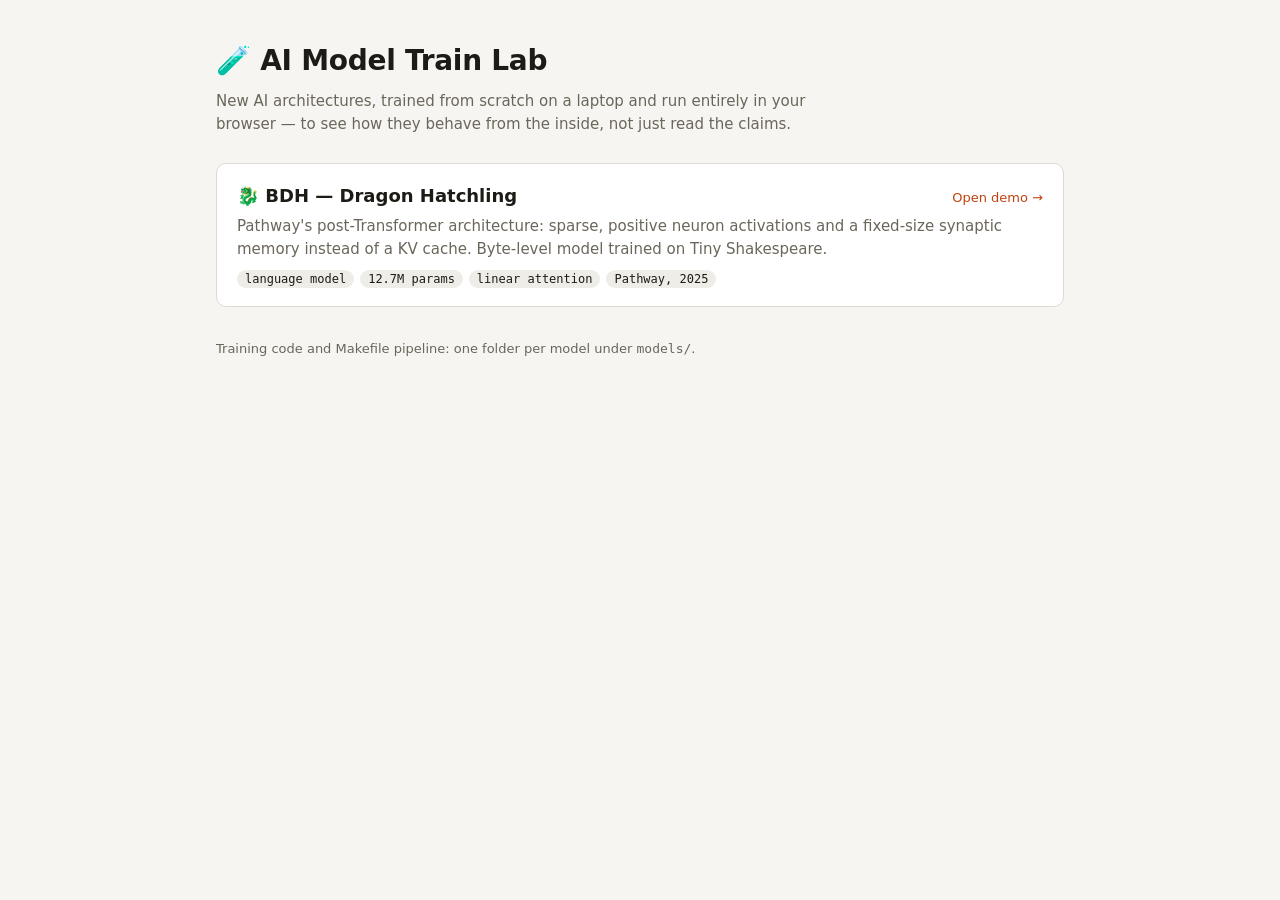
==== web/index.html @ ff86f5b0 "feat: BDH training pipeline and in-browser demo Train Pathway's Dragon Hatchling (pinned pathwaycom/" ====
<!doctype html>
<html lang="en">
<head>
  <meta charset="utf-8" />
  <meta name="viewport" content="width=device-width, initial-scale=1" />
  <title>AI Model Train Lab</title>
  <meta name="description" content="Small AI models trained from scratch on a laptop and run in the browser." />
  <link rel="icon" href="data:image/svg+xml,<svg xmlns='http://www.w3.org/2000/svg' viewBox='0 0 100 100'><text y='.9em' font-size='90'>🧪</text></svg>" />
  <style>
    :root {
      --bg: #f6f5f1; --surface: #ffffff; --text: #1d1b16; --muted: #6b665b; --border: #dedad0;
      --accent: #c2410c; --tag: #efede7; --radius: 10px;
    }
    @media (prefers-color-scheme: dark) {
      :root { --bg: #14130f; --surface: #1d1c17; --text: #ece8dd; --muted: #a29c8d; --border: #34322a; --accent: #f97316; --tag: #26241e; }
    }
    * { box-sizing: border-box; }
    body { margin: 0; background: var(--bg); color: var(--text); font: 15px/1.5 system-ui, -apple-system, "Segoe UI", sans-serif; }
    main { max-width: 880px; margin: 0 auto; padding: 40px 16px 56px; }
    h1 { margin: 0; font-size: 28px; letter-spacing: -0.01em; }
    header p { margin: 8px 0 0; color: var(--muted); max-width: 64ch; }
    .models { list-style: none; padding: 0; margin: 28px 0 0; display: grid; gap: 14px; }
    .model a { display: block; text-decoration: none; color: inherit; background: var(--surface); border: 1px solid var(--border); border-radius: var(--radius); padding: 18px 20px; }
    .model a:hover, .model a:focus-visible { border-color: var(--accent); outline: none; }
    .model h2 { margin: 0; font-size: 18px; display: flex; justify-content: space-between; gap: 12px; align-items: baseline; flex-wrap: wrap; }
    .model h2 span { font-size: 13px; font-weight: 500; color: var(--accent); }
    .model p { margin: 6px 0 10px; color: var(--muted); }
    .tags { display: flex; flex-wrap: wrap; gap: 6px; }
    .tags li { list-style: none; font: 12px ui-monospace, "SF Mono", Menlo, monospace; background: var(--tag); padding: 2px 8px; border-radius: 999px; }
    .tags { padding: 0; margin: 0; }
    footer { margin-top: 32px; font-size: 13px; color: var(--muted); }
    footer a { color: var(--accent); }
  </style>
</head>
<body>
  <main>
    <header>
      <h1>🧪 AI Model Train Lab</h1>
      <p>New AI architectures, trained from scratch on a laptop and run entirely in your browser — to see how they
        behave from the inside, not just read the claims.</p>
    </header>
    <ul class="models">
      <li class="model">
        <a href="bdh/">
          <h2>🐉 BDH — Dragon Hatchling <span>Open demo →</span></h2>
          <p>Pathway's post-Transformer architecture: sparse, positive neuron activations and a fixed-size synaptic
            memory instead of a KV cache. Byte-level model trained on Tiny Shakespeare.</p>
          <ul class="tags"><li>language model</li><li>12.7M params</li><li>linear attention</li><li>Pathway, 2025</li></ul>
        </a>
      </li>
    </ul>
    <footer>Training code and Makefile pipeline: one folder per model under <code>models/</code>.</footer>
  </main>
</body>
</html>
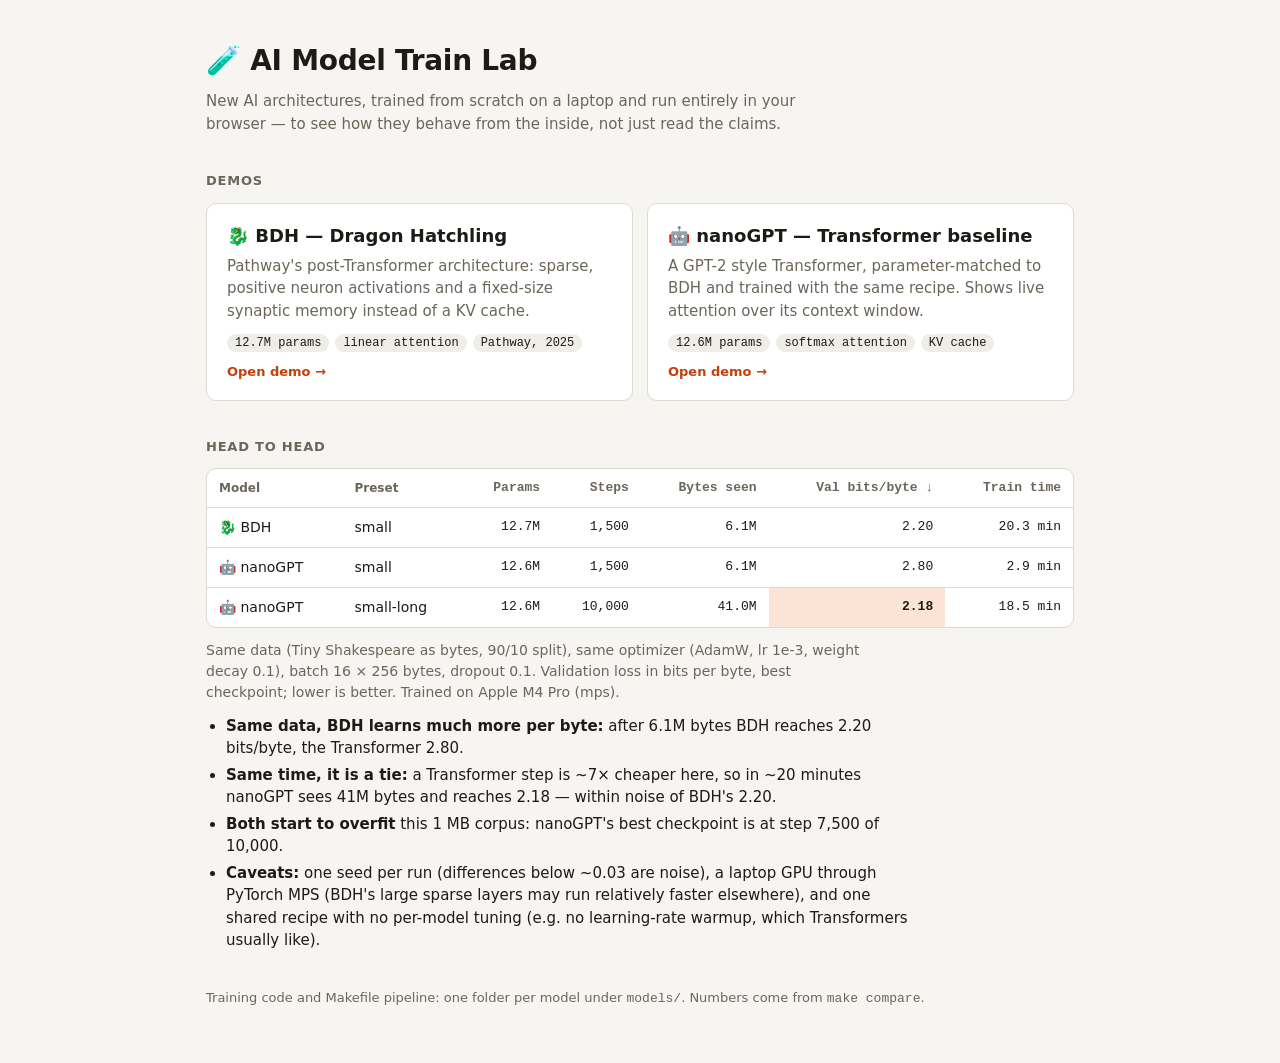
==== commit 4b4d245a: "feat: add nanoGPT baseline and head-to-head comparison with BDH Shared lab package (data, training l" ====
--- a/web/index.html
+++ b/web/index.html
@@ -9,27 +9,40 @@
   <style>
     :root {
       --bg: #f6f5f1; --surface: #ffffff; --text: #1d1b16; --muted: #6b665b; --border: #dedad0;
-      --accent: #c2410c; --tag: #efede7; --radius: 10px;
+      --accent: #c2410c; --tag: #efede7; --best: #fbe3d6; --radius: 10px;
+      --mono: ui-monospace, "SF Mono", Menlo, Consolas, monospace;
     }
     @media (prefers-color-scheme: dark) {
-      :root { --bg: #14130f; --surface: #1d1c17; --text: #ece8dd; --muted: #a29c8d; --border: #34322a; --accent: #f97316; --tag: #26241e; }
+      :root { --bg: #14130f; --surface: #1d1c17; --text: #ece8dd; --muted: #a29c8d; --border: #34322a; --accent: #f97316; --tag: #26241e; --best: #3a2214; }
     }
     * { box-sizing: border-box; }
     body { margin: 0; background: var(--bg); color: var(--text); font: 15px/1.5 system-ui, -apple-system, "Segoe UI", sans-serif; }
-    main { max-width: 880px; margin: 0 auto; padding: 40px 16px 56px; }
+    main { max-width: 900px; margin: 0 auto; padding: 40px 16px 56px; }
     h1 { margin: 0; font-size: 28px; letter-spacing: -0.01em; }
+    h2 { font-size: 13px; text-transform: uppercase; letter-spacing: 0.06em; color: var(--muted); margin: 36px 0 12px; }
     header p { margin: 8px 0 0; color: var(--muted); max-width: 64ch; }
-    .models { list-style: none; padding: 0; margin: 28px 0 0; display: grid; gap: 14px; }
-    .model a { display: block; text-decoration: none; color: inherit; background: var(--surface); border: 1px solid var(--border); border-radius: var(--radius); padding: 18px 20px; }
+    a { color: var(--accent); }
+    .models { list-style: none; padding: 0; margin: 0; display: grid; gap: 14px; grid-template-columns: repeat(2, minmax(0, 1fr)); }
+    @media (max-width: 720px) { .models { grid-template-columns: minmax(0, 1fr); } }
+    .model a { display: flex; flex-direction: column; height: 100%; text-decoration: none; color: inherit; background: var(--surface); border: 1px solid var(--border); border-radius: var(--radius); padding: 18px 20px; }
     .model a:hover, .model a:focus-visible { border-color: var(--accent); outline: none; }
-    .model h2 { margin: 0; font-size: 18px; display: flex; justify-content: space-between; gap: 12px; align-items: baseline; flex-wrap: wrap; }
-    .model h2 span { font-size: 13px; font-weight: 500; color: var(--accent); }
-    .model p { margin: 6px 0 10px; color: var(--muted); }
-    .tags { display: flex; flex-wrap: wrap; gap: 6px; }
-    .tags li { list-style: none; font: 12px ui-monospace, "SF Mono", Menlo, monospace; background: var(--tag); padding: 2px 8px; border-radius: 999px; }
-    .tags { padding: 0; margin: 0; }
-    footer { margin-top: 32px; font-size: 13px; color: var(--muted); }
-    footer a { color: var(--accent); }
+    .model h3 { margin: 0; font-size: 18px; }
+    .model p { margin: 6px 0 12px; color: var(--muted); flex: 1; }
+    .model .open { font-size: 13px; font-weight: 600; color: var(--accent); margin-top: 10px; }
+    .tags { display: flex; flex-wrap: wrap; gap: 6px; padding: 0; margin: 0; }
+    .tags li { list-style: none; font: 12px var(--mono); background: var(--tag); padding: 2px 8px; border-radius: 999px; }
+
+    .table-wrap { overflow-x: auto; background: var(--surface); border: 1px solid var(--border); border-radius: var(--radius); }
+    table { border-collapse: collapse; width: 100%; font-size: 14px; }
+    th, td { padding: 9px 12px; text-align: left; border-bottom: 1px solid var(--border); white-space: nowrap; }
+    th { font-size: 12px; color: var(--muted); font-weight: 600; }
+    td.num, th.num { text-align: right; font-variant-numeric: tabular-nums; font-family: var(--mono); font-size: 13px; }
+    tr:last-child td { border-bottom: none; }
+    td.best { background: var(--best); font-weight: 700; }
+    .note { color: var(--muted); font-size: 14px; margin: 12px 0 0; max-width: 75ch; }
+    .findings { margin: 12px 0 0; padding-left: 20px; max-width: 75ch; }
+    .findings li { margin: 4px 0; }
+    footer { margin-top: 36px; font-size: 13px; color: var(--muted); }
   </style>
 </head>
 <body>
@@ -39,17 +52,77 @@
       <p>New AI architectures, trained from scratch on a laptop and run entirely in your browser — to see how they
         behave from the inside, not just read the claims.</p>
     </header>
+
+    <h2>Demos</h2>
     <ul class="models">
       <li class="model">
         <a href="bdh/">
-          <h2>🐉 BDH — Dragon Hatchling <span>Open demo →</span></h2>
+          <h3>🐉 BDH — Dragon Hatchling</h3>
           <p>Pathway's post-Transformer architecture: sparse, positive neuron activations and a fixed-size synaptic
-            memory instead of a KV cache. Byte-level model trained on Tiny Shakespeare.</p>
-          <ul class="tags"><li>language model</li><li>12.7M params</li><li>linear attention</li><li>Pathway, 2025</li></ul>
+            memory instead of a KV cache.</p>
+          <ul class="tags"><li>12.7M params</li><li>linear attention</li><li>Pathway, 2025</li></ul>
+          <span class="open">Open demo →</span>
+        </a>
+      </li>
+      <li class="model">
+        <a href="nanogpt/">
+          <h3>🤖 nanoGPT — Transformer baseline</h3>
+          <p>A GPT-2 style Transformer, parameter-matched to BDH and trained with the same recipe. Shows live attention
+            over its context window.</p>
+          <ul class="tags"><li>12.6M params</li><li>softmax attention</li><li>KV cache</li></ul>
+          <span class="open">Open demo →</span>
         </a>
       </li>
     </ul>
-    <footer>Training code and Makefile pipeline: one folder per model under <code>models/</code>.</footer>
+
+    <h2>Head to head</h2>
+    <div class="table-wrap">
+      <table aria-describedby="compare-note">
+        <thead>
+          <tr>
+            <th>Model</th><th>Preset</th><th class="num">Params</th><th class="num">Steps</th>
+            <th class="num">Bytes seen</th><th class="num">Val bits/byte ↓</th><th class="num">Train time</th>
+          </tr>
+        </thead>
+        <tbody id="results"><tr><td colspan="7">Loading…</td></tr></tbody>
+      </table>
+    </div>
+    <p class="note" id="compare-note">Same data (Tiny Shakespeare as bytes, 90/10 split), same optimizer (AdamW, lr 1e-3,
+      weight decay 0.1), batch 16 × 256 bytes, dropout 0.1. Validation loss in bits per byte, best checkpoint; lower is
+      better. Trained on <span id="hardware">a laptop</span>.</p>
+    <ul class="findings">
+      <li><strong>Same data, BDH learns much more per byte:</strong> after 6.1M bytes BDH reaches 2.20 bits/byte, the
+        Transformer 2.80.</li>
+      <li><strong>Same time, it is a tie:</strong> a Transformer step is ~7× cheaper here, so in ~20 minutes nanoGPT sees
+        41M bytes and reaches 2.18 — within noise of BDH's 2.20.</li>
+      <li><strong>Both start to overfit</strong> this 1 MB corpus: nanoGPT's best checkpoint is at step 7,500 of 10,000.</li>
+      <li><strong>Caveats:</strong> one seed per run (differences below ~0.03 are noise), a laptop GPU through PyTorch MPS
+        (BDH's large sparse layers may run relatively faster elsewhere), and one shared recipe with no per-model tuning
+        (e.g. no learning-rate warmup, which Transformers usually like).</li>
+    </ul>
+
+    <footer>Training code and Makefile pipeline: one folder per model under <code>models/</code>. Numbers come from
+      <code>make compare</code>.</footer>
   </main>
+  <script>
+    const NAMES = { bdh: "🐉 BDH", nanogpt: "🤖 nanoGPT" };
+    fetch("results.json")
+      .then((r) => r.json())
+      .then(({ runs }) => {
+        const shown = runs.filter((r) => r.preset !== "tiny");
+        const best = Math.min(...shown.map((r) => r.best_val_bits_per_byte));
+        const cell = (text, cls = "") => `<td class="${cls}">${text}</td>`;
+        document.getElementById("results").innerHTML = shown
+          .map((r) =>
+            `<tr>${cell(NAMES[r.model] || r.model)}${cell(r.preset)}${cell(`${(r.params / 1e6).toFixed(1)}M`, "num")}` +
+            `${cell(r.steps.toLocaleString(), "num")}${cell(`${(r.tokens / 1e6).toFixed(1)}M`, "num")}` +
+            `${cell(r.best_val_bits_per_byte.toFixed(2), r.best_val_bits_per_byte === best ? "num best" : "num")}` +
+            `${cell(`${r.train_minutes} min`, "num")}</tr>`)
+          .join("");
+        const hardware = [...new Set(shown.map((r) => r.hardware))].join(", ");
+        if (hardware) document.getElementById("hardware").textContent = hardware;
+      })
+      .catch(() => (document.getElementById("results").innerHTML = '<tr><td colspan="7">Results not available.</td></tr>'));
+  </script>
 </body>
 </html>
